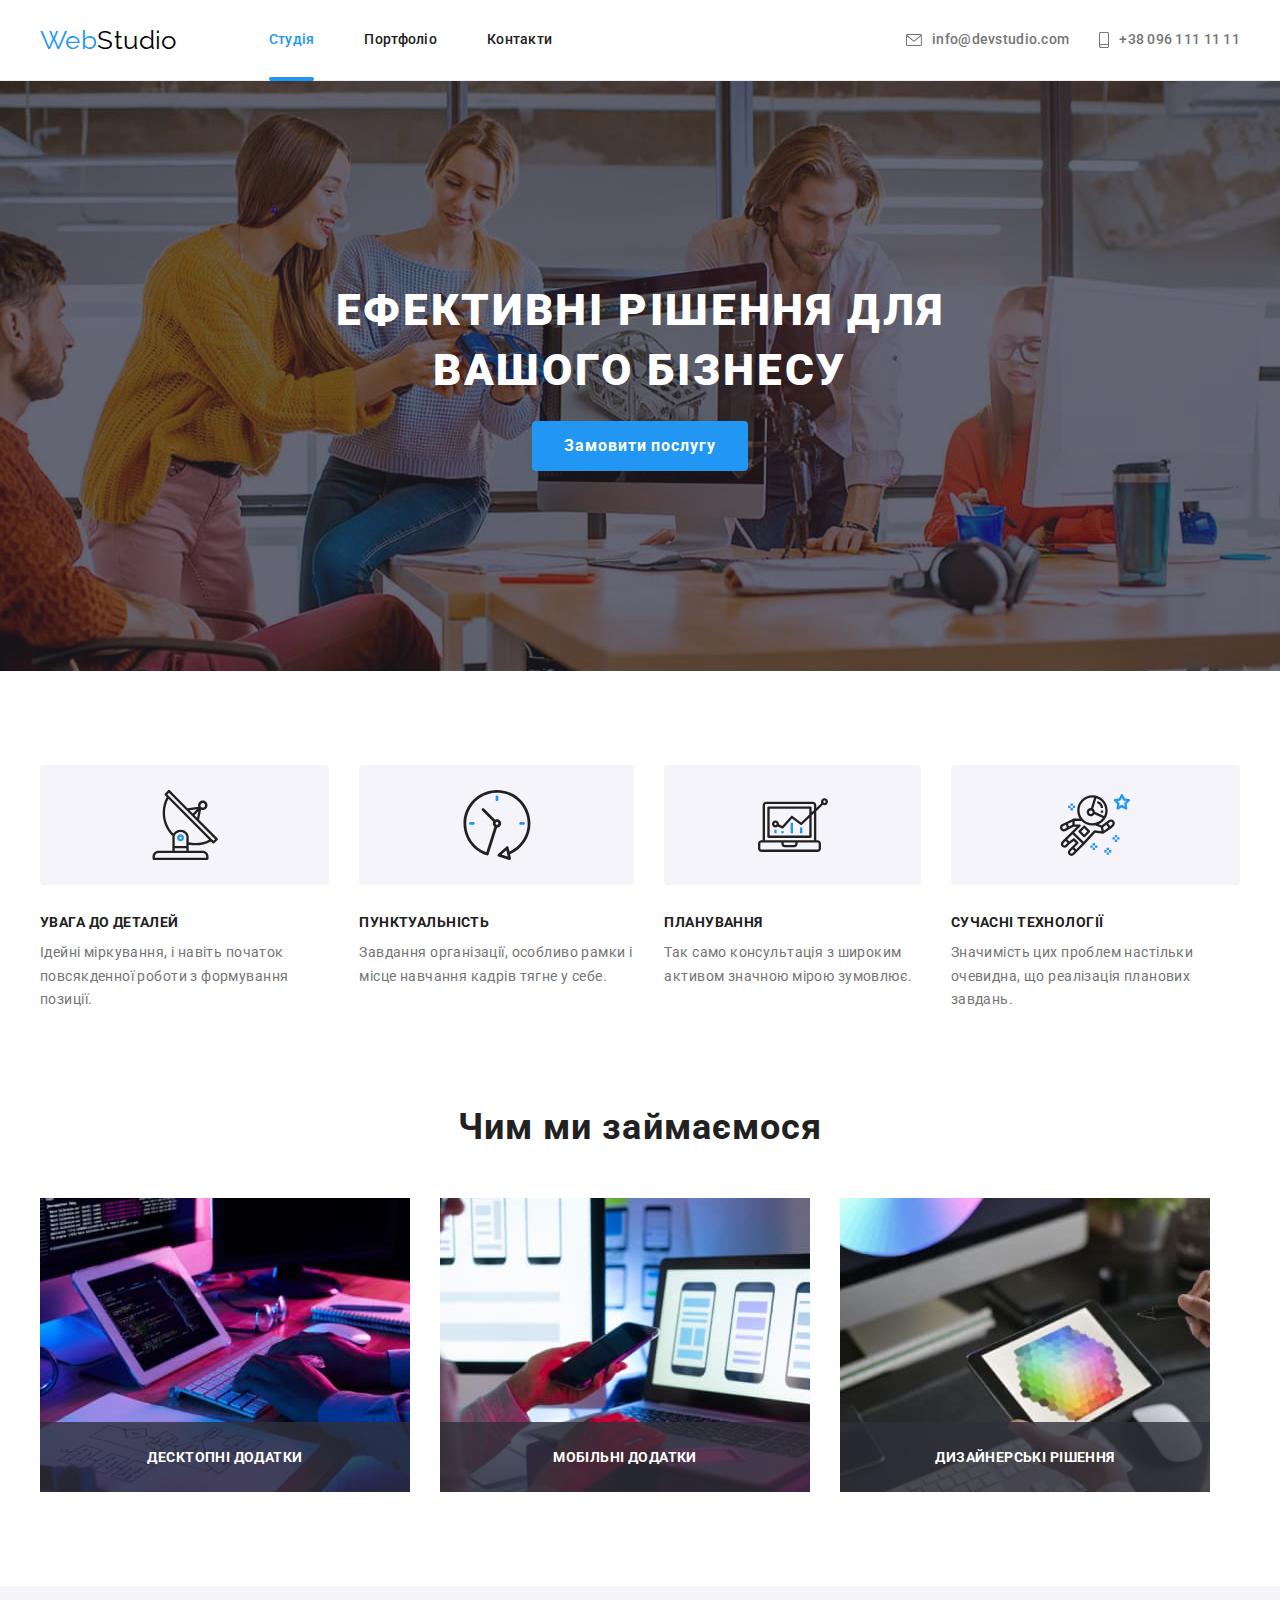
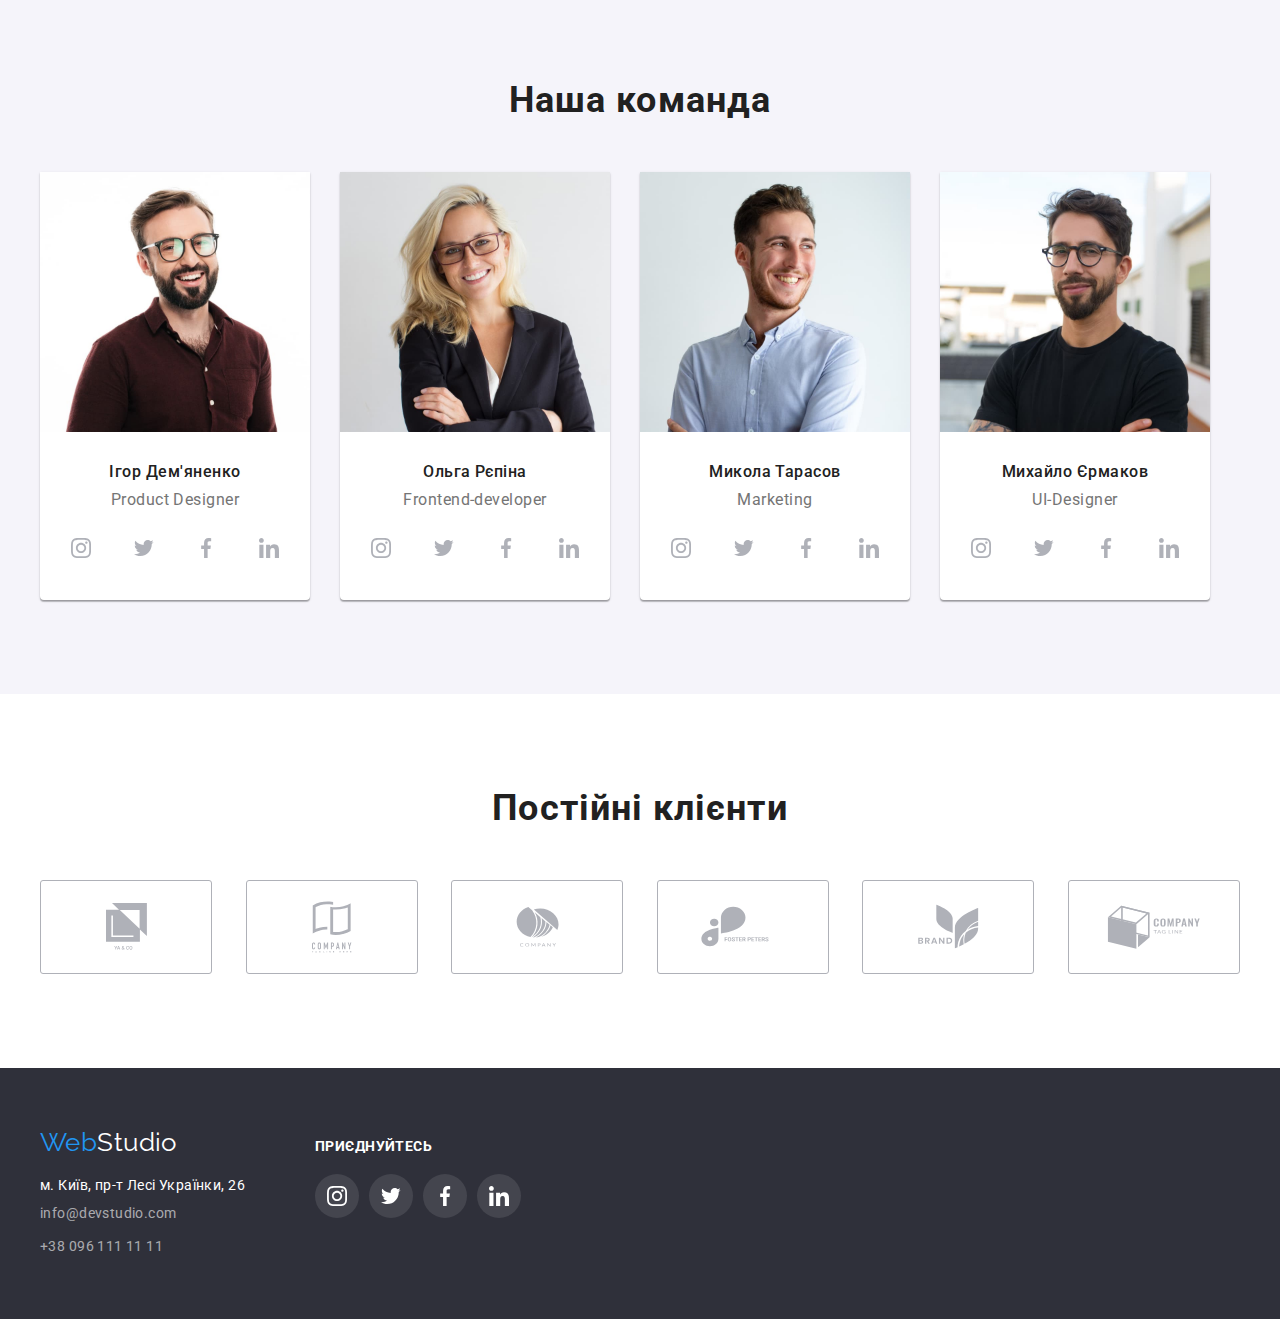
==== index.html @ 5e025a8c "первая сдача на проверку" ====
<!DOCTYPE html>
<html lang="uk">
  <head>
    <meta charset="UTF-8" />
    <meta http-equiv="X-UA-Compatible" content="IE=edge" />
    <meta name="viewport" content="width=device-width, initial-scale=1.0" />
    <title>WebStudio</title>
    <link rel="preconnect" href="https://fonts.googleapis.com" />
    <link rel="preconnect" href="https://fonts.gstatic.com" crossorigin />
    <link
      href="https://fonts.googleapis.com/css2?family=Raleway:wght@700&family=Roboto:wght@400;500;700;900&display=swap"
      rel="stylesheet"
    />
    <link
      rel="stylesheet"
      href="https://cdnjs.cloudflare.com/ajax/libs/modern-normalize/1.1.0/modern-normalize.min.css"
      integrity="sha512-wpPYUAdjBVSE4KJnH1VR1HeZfpl1ub8YT/NKx4PuQ5NmX2tKuGu6U/JRp5y+Y8XG2tV+wKQpNHVUX03MfMFn9Q=="
      crossorigin="anonymous"
      referrerpolicy="no-referrer"
    />
    <link rel="stylesheet" href="./css/styles.css" />
  </head>

  <body>
    <!-- шапка-хедер -->
    <header>
      <div class="container header">
        <!-- навигация по сайту -->
        <nav class="header-nav">
          <a class="logo link" href="./index.html">
            <span class="logo-web">Web</span
            ><span class="logo-studio">Studio</span>
          </a>
          <ul class="site-nav list">
            <li class="item">
              <a class="link current" href="./index.html">Студія</a>
            </li>
            <li class="item">
              <a class="link" href="./portfolio.html">Портфоліо</a>
            </li>
            <li class="item"><a class="link" href="#">Контакти</a></li>
          </ul>
        </nav>
        <!-- контакты -->
        <ul class="auth-nav list">
          <li class="item">
            <a class="link icon" href="mailto:info@devstudio.com">
              <svg class="icon-auth-nav" width="16px" height="12px">
                <use href="./images/icons.svg#icon-envelope"></use>
              </svg>
              info@devstudio.com
            </a>
          </li>
          <li class="item">
            <a class="link" href="tel:+380961111111">
              <svg class="icon-auth-nav" width="10px" height="16px">
                <use href="./images/icons.svg#icon-smartphone"></use>
              </svg>
              +38 096 111 11 11
            </a>
          </li>
        </ul>
      </div>
    </header>

    <main>
      <!-- герой -->
      <section class="hero">
        <div class="container">
          <h1 class="hero-title">Ефективні рішення для вашого бізнесу</h1>
          <button class="hero-button auto" type="button" data-modal-open>
            Замовити послугу
          </button>
        </div>
      </section>

      <!-- преимущества -->
      <section class="section">
        <div class="container">
          <h2 class="visually-hidden">Наші переваги</h2>
          <ul class="list benefits-list">
            <li class="benefits-item">
              <div class="icon-box-benefits">
                <svg class="" width="70px" height="70px">
                  <use href="./images/icons.svg#icon-antenna"></use>
                </svg>
              </div>
              <h3 class="title-benefits capital-letters">Увага до деталей</h3>
              <p class="description">
                Ідейні міркування, і навіть початок повсякденної роботи з
                формування позиції.
              </p>
            </li>

            <li>
              <div class="icon-box-benefits">
                <svg class="" width="70px" height="70px">
                  <use href="./images/icons.svg#icon-clock"></use>
                </svg>
              </div>
              <h3 class="title-benefits capital-letters">Пунктуальність</h3>
              <p class="description">
                Завдання організації, особливо рамки і місце навчання кадрів
                тягне у себе.
              </p>
            </li>

            <li>
              <div class="icon-box-benefits">
                <svg class="" width="70px" height="70px">
                  <use href="./images/icons.svg#icon-diagram"></use>
                </svg>
              </div>
              <h3 class="title-benefits capital-letters">Планування</h3>
              <p class="description">
                Так само консультація з широким активом значною мірою зумовлює.
              </p>
            </li>

            <li>
              <div class="icon-box-benefits">
                <svg class="" width="70px" height="70px">
                  <use href="./images/icons.svg#icon-astronaut"></use>
                </svg>
              </div>
              <h3 class="title-benefits capital-letters">Сучасні технології</h3>
              <p class="description">
                Значимість цих проблем настільки очевидна, що реалізація
                планових завдань.
              </p>
            </li>
          </ul>
        </div>
      </section>

      <!-- продукция -->
      <section class="products-section section">
        <div class="container products-container">
          <h2 class="products">Чим ми займаємося</h2>
          <ul class="list products-list">
            <li>
              <img
                src="./images/a-person-types-code-on-a-keyboard.jpg"
                alt="людина вводить код на клавіатурі"
                width="370"
                height="294"
              />
              <div><p>Десктопні додатки</p></div>
            </li>

            <li>
              <img
                src="./images/human-compares-types-of-markups-for-mobile.jpg"
                alt="людина порівнює типи розмітки для мобільного"
                width="370"
                height="294"
              />
              <div><p>Мобільні додатки</p></div>
            </li>

            <li>
              <img
                src="./images/person-chooses-color-on-tablet.jpg"
                alt="людина вибирає колір на планшеті"
                width="370"
                height="294"
              />
              <div><p>Дизайнерські рішення</p></div>
            </li>
          </ul>
        </div>
      </section>

      <!-- команда -->
      <section class="section-team section">
        <div class="container team-container">
          <h2 class="team">Наша команда</h2>
          <ul class="list team-list">
            <li class="team-card">
              <img
                src="./images/photography-product-designer.jpg"
                alt="фото продукт дизайнера"
                width="270"
                height="260"
              />
              <div class="team-text">
                <h3 class="team-title">Ігор Дем'яненко</h3>
                <p class="description team-description" lang="en">
                  Product Designer
                </p>
                <ul class="list list-socseti">
                  <li>
                    <a class="box-socseti" href=""
                      ><svg class="icon-socseti" width="20px" height="20px">
                        <use
                          href="./images/icons.svg#icon-instagram"
                        ></use></svg
                    ></a>
                  </li>
                  <li>
                    <a class="box-socseti" href=""
                      ><svg class="icon-socseti" width="20px" height="20px">
                        <use href="./images/icons.svg#icon-twitter"></use></svg
                    ></a>
                  </li>
                  <li>
                    <a class="box-socseti" href=""
                      ><svg class="icon-socseti" width="20px" height="20px">
                        <use href="./images/icons.svg#icon-facebook"></use></svg
                    ></a>
                  </li>
                  <li>
                    <a class="box-socseti" href=""
                      ><svg class="icon-socseti" width="20px" height="20px">
                        <use href="./images/icons.svg#icon-linkedin"></use></svg
                    ></a>
                  </li>
                </ul>
              </div>
            </li>

            <li class="team-card">
              <img
                src="./images/photography-frontend-developer.jpg"
                alt="фото фронтенд-розробника"
                width="270"
                height="260"
              />
              <div class="team-text">
                <h3 class="team-title">Ольга Рєпіна</h3>
                <p class="description team-description" lang="en">
                  Frontend-developer
                </p>
                <ul class="list list-socseti">
                  <li>
                    <a class="box-socseti" href=""
                      ><svg class="icon-socseti" width="20px" height="20px">
                        <use
                          href="./images/icons.svg#icon-instagram"
                        ></use></svg
                    ></a>
                  </li>
                  <li>
                    <a class="box-socseti" href=""
                      ><svg class="icon-socseti" width="20px" height="20px">
                        <use href="./images/icons.svg#icon-twitter"></use></svg
                    ></a>
                  </li>
                  <li>
                    <a class="box-socseti" href=""
                      ><svg class="icon-socseti" width="20px" height="20px">
                        <use href="./images/icons.svg#icon-facebook"></use></svg
                    ></a>
                  </li>
                  <li>
                    <a class="box-socseti" href=""
                      ><svg class="icon-socseti" width="20px" height="20px">
                        <use href="./images/icons.svg#icon-linkedin"></use></svg
                    ></a>
                  </li>
                </ul>
              </div>
            </li>

            <li class="team-card">
              <img
                src="./images/photography-marketing.jpg"
                alt="фото маркетолога"
                width="270"
                height="260"
              />
              <div class="team-text">
                <h3 class="team-title" lang="en">Микола Тарасов</h3>
                <p class="description team-description">Marketing</p>
                <ul class="list list-socseti">
                  <li>
                    <a class="box-socseti" href=""
                      ><svg class="icon-socseti" width="20px" height="20px">
                        <use
                          href="./images/icons.svg#icon-instagram"
                        ></use></svg
                    ></a>
                  </li>
                  <li>
                    <a class="box-socseti" href=""
                      ><svg class="icon-socseti" width="20px" height="20px">
                        <use href="./images/icons.svg#icon-twitter"></use></svg
                    ></a>
                  </li>
                  <li>
                    <a class="box-socseti" href=""
                      ><svg class="icon-socseti" width="20px" height="20px">
                        <use href="./images/icons.svg#icon-facebook"></use></svg
                    ></a>
                  </li>
                  <li>
                    <a class="box-socseti" href=""
                      ><svg class="icon-socseti" width="20px" height="20px">
                        <use href="./images/icons.svg#icon-linkedin"></use></svg
                    ></a>
                  </li>
                </ul>
              </div>
            </li>

            <li class="team-card">
              <img
                src="./images/photography-ui-designer.jpg"
                alt="фото ui-дизайнер"
                width="270"
                height="260"
              />
              <div class="team-text">
                <h3 class="team-title">Михайло Єрмаков</h3>
                <p class="description team-description" lang="en">
                  UI-Designer
                </p>
                <ul class="list list-socseti">
                  <li>
                    <a class="box-socseti" href=""
                      ><svg class="icon-socseti" width="20px" height="20px">
                        <use
                          href="./images/icons.svg#icon-instagram"
                        ></use></svg
                    ></a>
                  </li>
                  <li>
                    <a class="box-socseti" href=""
                      ><svg class="icon-socseti" width="20px" height="20px">
                        <use href="./images/icons.svg#icon-twitter"></use></svg
                    ></a>
                  </li>
                  <li>
                    <a class="box-socseti" href=""
                      ><svg class="icon-socseti" width="20px" height="20px">
                        <use href="./images/icons.svg#icon-facebook"></use></svg
                    ></a>
                  </li>
                  <li>
                    <a class="box-socseti" href=""
                      ><svg class="icon-socseti" width="20px" height="20px">
                        <use href="./images/icons.svg#icon-linkedin"></use></svg
                    ></a>
                  </li>
                </ul>
              </div>
            </li>
          </ul>
        </div>
      </section>
    </main>

    <!-- постоянные клиенты -->
    <section class="section-clients section">
      <div class="clients-container container">
        <h2 class="clients">Постійні клієнти</h2>
        <ul class="list list-sites">
          <li>
            <a class="clients-sites" href=""
              ><svg class="icon-clients" width="41px" height="47px">
                <use href="./images/icons.svg#icon-client-logo-1"></use>
              </svg>
            </a>
          </li>
          <li>
            <a class="clients-sites" href=""
              ><svg class="icon-clients" width="40px" height="52px">
                <use href="./images/icons.svg#icon-client-logo-2"></use>
              </svg>
            </a>
          </li>
          <li>
            <a class="clients-sites" href=""
              ><svg class="icon-clients" width="43px" height="41px">
                <use href="./images/icons.svg#icon-client-logo-3"></use>
              </svg>
            </a>
          </li>
          <li>
            <a class="clients-sites" href=""
              ><svg class="icon-clients" width="84px" height="41px">
                <use href="./images/icons.svg#icon-client-logo-4"></use>
              </svg>
            </a>
          </li>
          <li>
            <a class="clients-sites" href=""
              ><svg class="icon-clients" width="63px" height="45px">
                <use href="./images/icons.svg#icon-client-logo-5"></use>
              </svg>
            </a>
          </li>
          <li>
            <a class="clients-sites" href=""
              ><svg class="icon-clients" width="94px" height="44px">
                <use href="./images/icons.svg#icon-client-logo-6"></use>
              </svg>
            </a>
          </li>
        </ul>
      </div>
    </section>

    <!-- подвал-футер -->
    <footer class="footer section">
      <div class="container footer-container">
        <div>
          <a class="logo link" href="./index.html">
            <span class="logo-web">Web</span
            ><span class="logo-footer-studio">Studio</span>
          </a>
          <address>
            <ul class="list list-address">
              <li class="address-item">
                <a
                  class="link footer-address"
                  href="https://goo.gl/maps/CPtrU1FHBa2aNyZL9"
                  target="_blank"
                  rel="noopener noreferrer nofollow"
                >
                  м. Київ, пр-т Лесі Українки, 26
                </a>
              </li>
              <li class="address-item">
                <a class="link footer-contact" href="mailto:info@devstudio.com">
                  info@devstudio.com
                </a>
              </li>
              <li class="address-item">
                <a class="link footer-contact" href="tel:+380961111111">
                  +38 096 111 11 11
                </a>
              </li>
            </ul>
          </address>
        </div>
        <!-- присоеденяйтесь -->
        <div class="join-aside">
          <h3 class="join capital-letters">Приєднуйтесь</h3>
          <ul class="list join-list">
            <li class="join-box">
              <a class="box-socseti" href=""
                ><svg class="icon-socseti" width="20px" height="20px">
                  <use href="./images/icons.svg#icon-instagram"></use></svg
              ></a>
            </li>
            <li class="join-box">
              <a class="box-socseti" href=""
                ><svg class="icon-socseti" width="20px" height="20px">
                  <use href="./images/icons.svg#icon-twitter"></use></svg
              ></a>
            </li>
            <li class="join-box">
              <a class="box-socseti" href=""
                ><svg class="icon-socseti" width="20px" height="20px">
                  <use href="./images/icons.svg#icon-facebook"></use></svg
              ></a>
            </li>
            <li class="join-box">
              <a class="box-socseti" href=""
                ><svg class="icon-socseti" width="20px" height="20px">
                  <use href="./images/icons.svg#icon-linkedin"></use></svg
              ></a>
            </li>
          </ul>
        </div>
      </div>
    </footer>

    <div class="backdrob is-hidden" data-modal>
      <div class="modal">
        <button type="button" class="modal-close-button" data-modal-close>
          <svg class="close-icon" width="18" height="18">
            <use href="./images/icons.svg#icon-close-icon"></use>
          </svg>
        </button>
      </div>
    </div>

    <script src="./js/modal.js"></script>
  </body>
</html>
---- css/styles.css ----
body {
  font-family: Roboto, sans-serif;
  font-size: 14px;
  letter-spacing: 0.03em;
  color: var(--basic-color);
  background: var(--main-color);
  margin: 0;
}

:root {
  /* цвета для текста */
  --accent-color: #2196f3;
  --basic-color: #212121;
  --second-basic: #ffffff;
  --logo-color: #000000;
  --description-color: #757575;
  --footer-contact-color: rgba(255, 255, 255, 0.6);
  /*цвета для фона*/
  --main-color: #ffffff;
  --hero-footer-section-background: #2f303a;
  --team-section-background: #f5f4fa;
  --benefits-background-icon: #f5f4fa;
  --hero-bacrground: #c4c4c4;
  /* цвет рамки карточек работ */
  --border-header: #ececec;
  --work-card-frame: #eeeeee;
  /* цвет иконок */
  --basic-icon: #afb1b8;
  --second-icon: #ffffff;
}

/* перебивка стилей */
.list {
  padding: 0;
  margin: 0;
  list-style: none;
}

.link {
  text-decoration: none;
}

img {
  display: block;
}

/* <!-- шапка-хедер --> */
.container {
  margin-left: auto;
  margin-right: auto;
  width: 1200px;
  padding-left: 15px;
  padding-right: 15px;
}

header {
  border-bottom: 1px solid var(--border-header);
}

.header {
  display: flex;
  align-items: center;
}
.header-nav {
  display: flex;
  align-items: center;
}
/* логотип */
.logo {
  font-family: Raleway;
  font-size: 26px;
  line-height: 1.11;
}

.logo-web {
  color: var(--accent-color);
}

.logo-studio {
  color: var(--logo-color);
}

/* навигация сайта  */
.site-nav {
  display: flex;
  align-items: center;
  margin-left: 92px;
}

.site-nav .item + .item {
  margin-left: 50px;
}

.site-nav .link {
  display: block;
  margin-top: 32px;
  margin-bottom: 32px;

  color: var(--basic-color);
  font-weight: 500;
  line-height: 1.14;
  letter-spacing: 0.02em;
}

.site-nav .current {
  color: var(--accent-color);
}

.item {
  position: relative;
}

.current::after {
  display: block;
  content: "";

  position: absolute;
  left: 0;
  bottom: -1px;

  height: 4px;
  width: 100%;
  background-color: var(--accent-color);
  border-radius: 2px;
}

/* контакты */
.auth-nav {
  display: flex;
  margin-left: auto;
}

.icon-auth-nav {
  margin-right: 10px;
  fill: var(--description-color);
}

.auth-nav .item + .item {
  margin-left: 30px;
}

.auth-nav .link {
  display: flex;
  align-items: center;
  font-weight: 500;
  line-height: 1.14;
  letter-spacing: 0.02em;
  color: var(--description-color);
}

.link:hover,
.link:focus,
.link:hover .icon-auth-nav,
.link:focus .icon-auth-nav {
  color: var(--accent-color);
  fill: var(--accent-color);
  transition-duration: 200ms;
  transition-timing-function: cubic-bezier(0.4, 0, 0.2, 1);
}

/* общие эфекты ховера и фокуса. кнопки */
.site-nav .link:hover,
.site-nav .link:focus,
.footer-contact:hover,
.footer-contact:focus {
  color: var(--accent-color);
  transition-duration: 200ms;
  transition-timing-function: cubic-bezier(0.4, 0, 0.2, 1);
}

.hero-button {
  font-family: Roboto;
  font-weight: 700;
  font-size: 16px;
  line-height: 1.87;
  background: var(--accent-color);
  width: 216px;
  height: 50px;

  border-radius: 4px;
  border: none;
  letter-spacing: 0.06em;
  color: var(--second-basic);
}

.filters-button {
  padding-top: 6px;
  padding-bottom: 6px;
  padding-left: 25px;
  padding-right: 25px;
  border-radius: 4px;
  border: none;

  font-family: inherit;
  font-weight: 500;
  font-size: 16px;
  line-height: 1.62;
  text-align: center;
  letter-spacing: 0.03em;
  color: var(--basic-color);
}

.filters-button:hover,
.filters-button:focus {
  background: var(--accent-color);
  color: var(--main-color);
  box-shadow: 0px 3px 1px rgba(0, 0, 0, 0.1), 0px 1px 2px rgba(0, 0, 0, 0.08),
    0px 2px 2px rgba(0, 0, 0, 0.12);
  transition-duration: 200ms;
  transition-timing-function: cubic-bezier(0.4, 0, 0.2, 1);
}

.auto {
  cursor: pointer;
}

/* <!-- герой --> */
.hero {
  max-height: 1600px;
  margin: 0 auto;
  padding-top: 200px;
  padding-bottom: 200px;
  background: var(--hero-footer-section-background);
  text-align: center;
  background-color: var(--hero-bacrground);
  background-image: linear-gradient(
      rgba(47, 48, 58, 0.4),
      rgba(47, 48, 58, 0.4)
    ),
    url("../images/het-site.jpg");
  background-position: center;
  background-repeat: no-repeat;
}

.hero-title {
  margin-top: 0;
  margin-bottom: 20px;
  margin-left: auto;
  margin-right: auto;
  width: 696px;

  color: var(--second-basic);
  font-weight: 900;
  font-size: 44px;
  line-height: 1.36;
  text-align: center;
  letter-spacing: 0.06em;
  text-transform: uppercase;
}

/* <!-- преимущества --> */

.section {
  padding-top: 94px;
  padding-bottom: 94px;
}

/* общее скрытие заголовков */
.visually-hidden {
  position: absolute;
  white-space: nowrap;
  width: 1px;
  height: 1px;
  overflow: hidden;
  border: 0;
  padding: 0;
  clip: rect(0 0 0 0);
  clip-path: inset(50%);
  margin: -1px;
}

.benefits-list {
  display: flex;
  gap: 30px;
}

.icon-box-benefits {
  display: flex;
  justify-content: center;
  align-items: center;
  border-radius: 4px;
  height: 120px;
  background: var(--benefits-background-icon);
  margin-bottom: 30px;
}

.title-benefits {
  margin-top: 0;
  margin-bottom: 10px;
  font-size: 14px;
  line-height: 1.14;
  letter-spacing: 0.03em;
}

.capital-letters {
  text-transform: uppercase;
}

.description {
  margin-top: 0;
  margin-bottom: 0;
  line-height: 1.71;
  color: var(--description-color);
}

/* <!-- продукция --> */
.products-section {
  padding-top: 0;
}

.products-container {
  display: block;
}

.products {
  text-align: center;
  margin-top: 0;
  margin-bottom: 50px;

  font-size: 36px;
  line-height: 1.17;
  letter-spacing: 0.03em;
}

.products-list {
  display: flex;
  gap: 30px;
}

.products-list li {
  position: relative;
}

.products-list div {
  position: absolute;
  bottom: 0;
  width: 100%;

  display: flex;
  font-weight: 700;
  text-transform: uppercase;
  color: #ffffff;
  height: 70px;
  background: rgba(47, 48, 58, 0.8);
  align-items: center;
  justify-content: center;
}

.products-list p {
  margin: 0;
}

/* <!-- команда --> */
.section-team {
  background: var(--team-section-background);
}

.team-container {
  display: block;
}

.team {
  margin-top: 0;
  margin-bottom: 50px;

  font-size: 36px;
  line-height: 1.16;
  text-align: center;
  letter-spacing: 0.03em;
}

.team-list {
  display: flex;
  gap: 30px;
}

.team-card {
  background-color: var(--main-color);
  box-shadow: 0px 1px 3px rgba(0, 0, 0, 0.12), 0px 1px 1px rgba(0, 0, 0, 0.14),
    0px 2px 1px rgba(0, 0, 0, 0.2);
  border-radius: 0px 0px 4px 4px;
}

.team-text {
  padding-top: 30px;
  padding-bottom: 30px;
}

.team-title {
  margin-top: 0;
  margin-bottom: 10px;
  font-weight: 500;
  font-size: 16px;
  line-height: 1.19;
  letter-spacing: 0.03em;
  text-align: center;
}

.team-description {
  font-size: 16px;
  line-height: 1.18;
  letter-spacing: 0.03em;
  text-align: center;
  margin-bottom: 16px;
}

.list-socseti {
  display: flex;
  justify-content: space-evenly;
}

.box-socseti {
  display: flex;
  justify-content: center;
  align-items: center;
  width: 44px;
  height: 44px;
  border-radius: 50%;
}

.icon-socseti {
  fill: var(--basic-icon);
}

.box-socseti:hover,
.box-socseti:focus,
.box-socseti:hover .icon-socseti,
.box-socseti:focus .icon-socseti {
  fill: var(--second-basic);
  background: var(--accent-color);
  transition-duration: 200ms;
  transition-timing-function: cubic-bezier(0.4, 0, 0.2, 1);
}

/* <!-- постоянные клиенты --> */
.clients-container {
  display: block;
}

.clients {
  margin-top: 0;
  margin-bottom: 50px;

  font-size: 36px;
  line-height: 1.16;
  text-align: center;
  letter-spacing: 0.03em;
}

.list-sites {
  display: flex;
  justify-content: space-between;
}

.clients-sites {
  display: flex;
  justify-content: center;
  align-items: center;
  width: 170px;
  height: 92px;
  border: 1px solid var(--basic-icon);
  border-radius: 3px;
}

.icon-clients {
  fill: var(--basic-icon);
}

.clients-sites:hover,
.clients-sites:focus,
.clients-sites:hover .icon-clients,
.clients-sites:focus .icon-clients {
  border-color: var(--accent-color);
  fill: var(--accent-color);

  transition-duration: 200ms;
  transition-timing-function: cubic-bezier(0.4, 0, 0.2, 1);
}

/* <!-- подвал-футер --> */
.footer {
  background: var(--hero-footer-section-background);
  padding-top: 60px;
  padding-bottom: 60px;
}

.footer-container {
  display: flex;
  align-items: baseline;
}

.list-address {
  display: flex;
  flex-direction: column;
  margin-top: 20px;

  font-style: normal;
}

.address-item {
  margin-bottom: 9px;
}

.address-item:last-child {
  margin-bottom: 0;
}

.logo-footer-studio,
.footer-address {
  color: var(--second-basic);
}

.footer-contact {
  font-size: 14px;
  line-height: 1.71;
  letter-spacing: 0.03em;
  color: var(--footer-contact-color);
}

.join-aside {
  margin-left: 70px;
}

.join {
  margin: 0;
  margin-bottom: 20px;

  color: var(--second-basic);
  font-size: 14px;
  line-height: 16px;
}

.join-list {
  display: flex;
}

.join-box {
  background: rgba(255, 255, 255, 0.1);
  margin-right: 10px;
  border-radius: 50%;
}

.join-box:last-child {
  margin-right: 0;
}

.join-box .icon-socseti {
  fill: var(--second-icon);
}

/* <!-- фильтры карточек работ --> */
.filters {
  display: flex;
  justify-content: center;
  gap: 8px;
  margin-bottom: 50px;
}

/* <!-- карточки робот --> */
.portfolio-list {
  display: flex;
  flex-wrap: wrap;
  gap: 30px;
}

.text-cards-portfolio {
  box-sizing: border-box;
  border: 1px solid var(--work-card-frame);
  border-top: none;
  padding-top: 20px;
  padding-bottom: 20px;
  padding-right: 24px;
  padding-left: 24px;
}

.portfolio-title {
  margin-top: 0;
  margin-bottom: 4px;

  font-size: 18px;
  line-height: 2;
  letter-spacing: 0.06em;
  color: var(--basic-color);
}

.portfolio-description {
  font-size: 16px;
  line-height: 1.88;
  letter-spacing: 0.03em;
}

.box-img {
  position: relative;
  overflow: hidden;
}

.paragraph-hidden {
  position: absolute;
  left: 0;
  top: 100%;
  width: 100%;
  height: 100%;
  padding: 63px 24px;
  opacity: 0;

  transition-duration: 200ms;
  transition-timing-function: cubic-bezier(0.4, 0, 0.2, 1);

  background-color: rgba(33, 150, 243, 0.9);
}

.link-portfolio:hover {
  display: block;
  box-shadow: 0px 1px 1px rgba(0, 0, 0, 0.12), 0px 4px 4px rgba(0, 0, 0, 0.06),
    1px 4px 6px rgba(0, 0, 0, 0.16);

  transition-duration: 200ms;
  transition-timing-function: cubic-bezier(0.4, 0, 0.2, 1);
}

.paragraph-hidden p {
  font-size: 18px;
  line-height: 28px;
  letter-spacing: 0.03em;
  color: #ffffff;
  margin: 0;
}

.link-portfolio:hover .paragraph-hidden {
  opacity: 1;
  top: 0;
}

/* модальное окно */
.is-hidden {
  visibility: hidden;
  opacity: 0;
  pointer-events: none;

  transform: scale(50%);
  transition-duration: 200ms;
  transition-timing-function: cubic-bezier(0.4, 0, 0.2, 1);
}

.backdrob {
  position: fixed;
  left: 0;
  top: 0;
  width: 100%;
  height: 100vh;
  background-color: rgba(0, 0, 0, 0.2);
  z-index: 1;

  transition-duration: 200ms;
  transition-timing-function: cubic-bezier(0.4, 0, 0.2, 1);
}

.modal {
  position: absolute;
  top: 0;
  right: 0;
  bottom: 0;
  left: 0;
  margin: auto;
  width: 528px;
  height: 581px;
  background-color: white;
  box-shadow: 0px 1px 3px rgba(0, 0, 0, 0.12), 0px 1px 1px rgba(0, 0, 0, 0.14),
    0px 2px 1px rgba(0, 0, 0, 0.2);
  border-radius: 4px;

  transform: scale(100%);
}

.modal-close-button {
  position: absolute;
  display: flex;
  justify-content: center;
  align-items: center;
  right: 8px;
  top: 8px;
  width: 30px;
  height: 30px;
  background-color: var(--main-color);
  border: 1px solid rgba(0, 0, 0, 0.1);
  border-radius: 50%;
}

.close-icon {
  fill: var(--basic-color);
}

.modal-close-button:hover .close-icon,
.modal-close-button:focus .close-icon {
  fill: var(--accent-color);
}
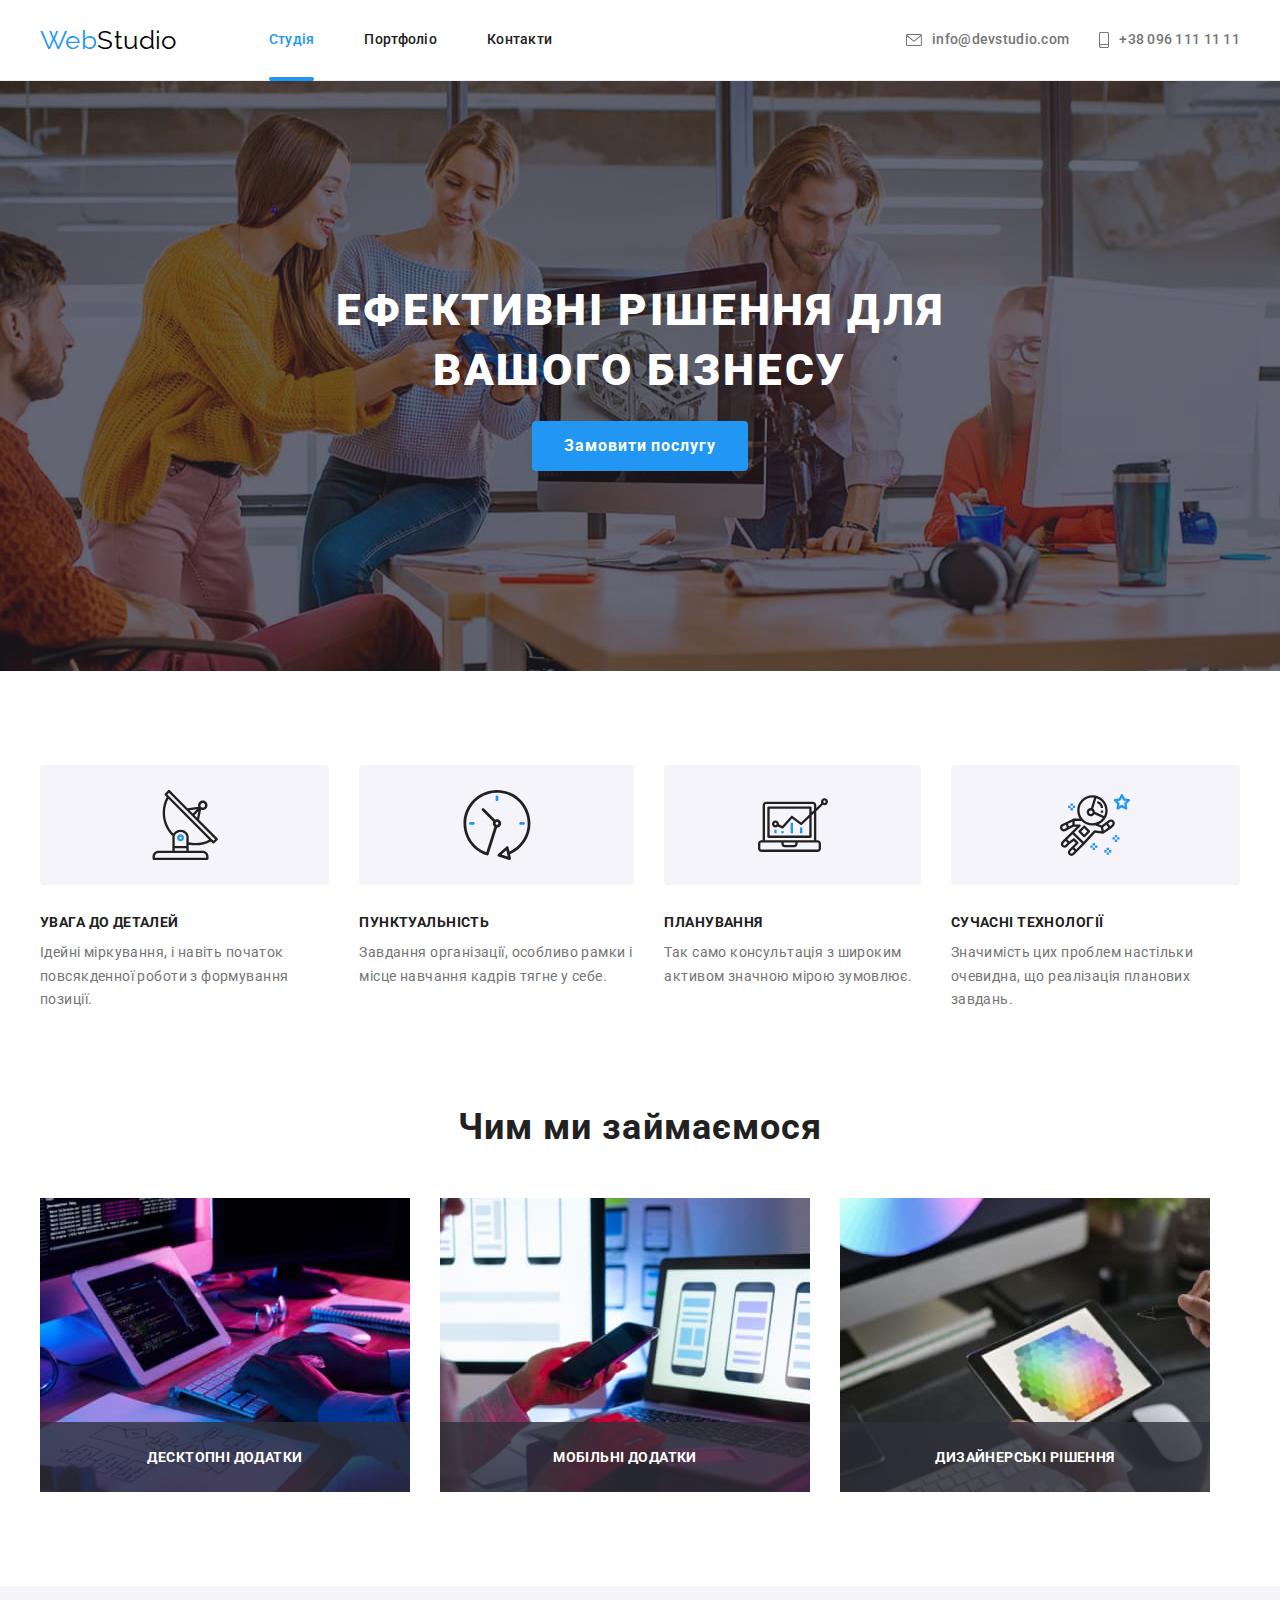
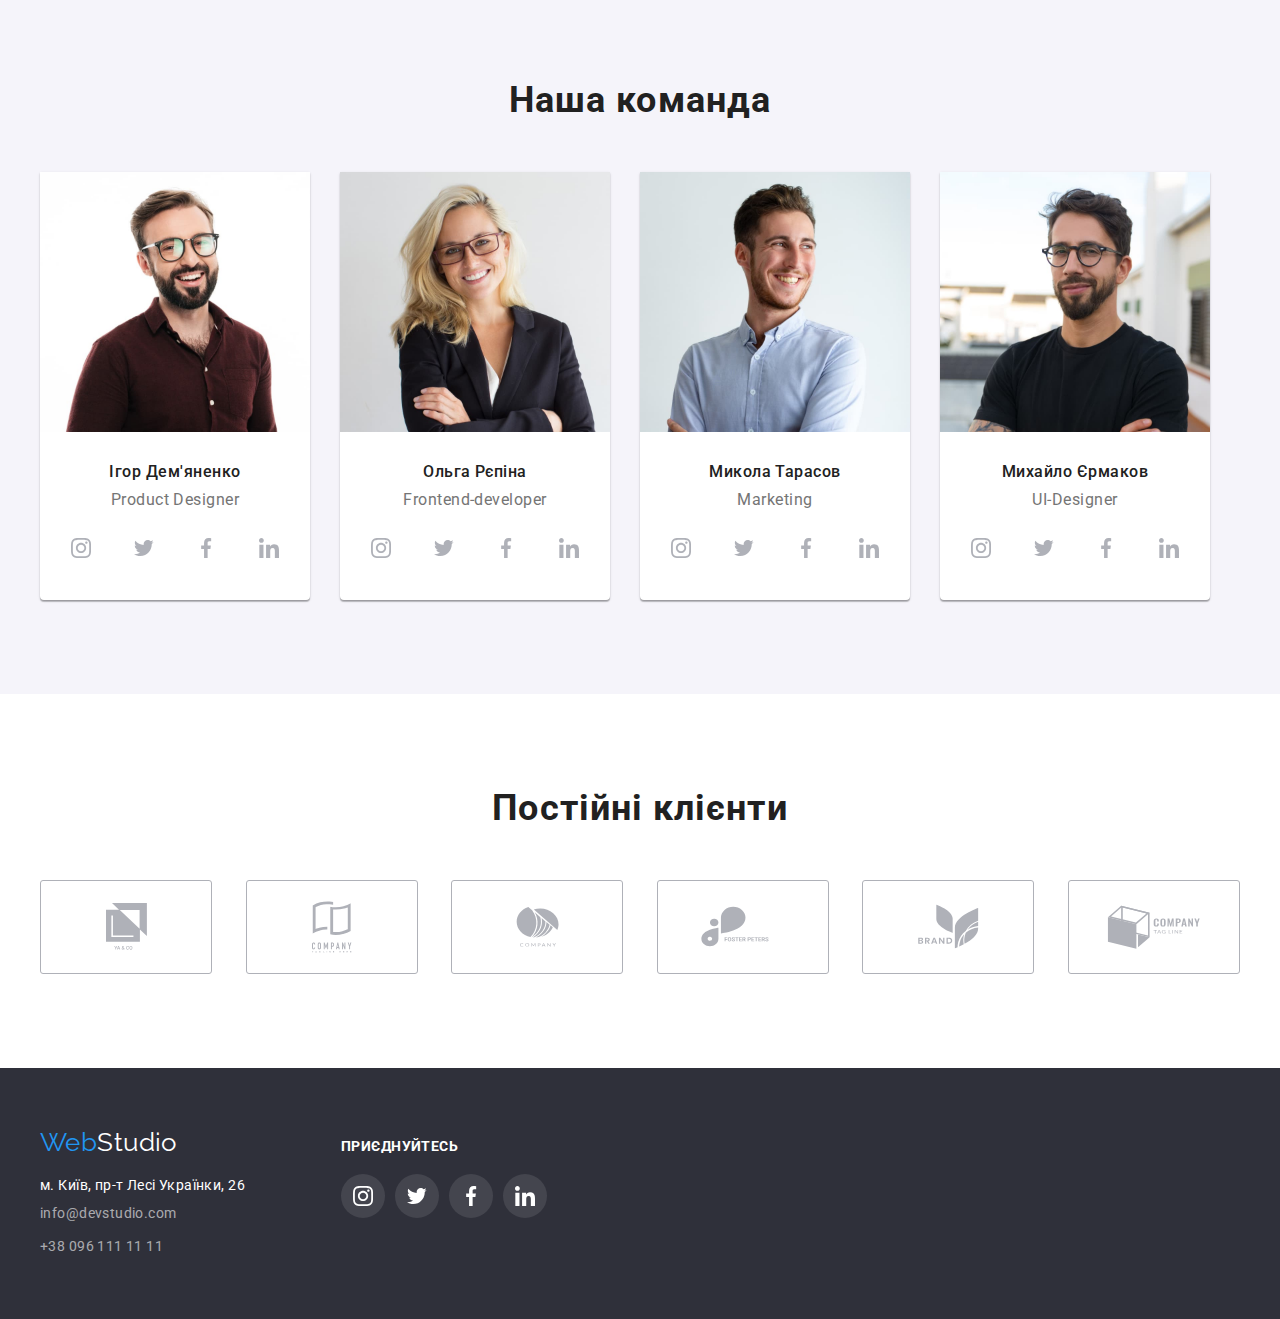
==== commit 63416074: "исправил составления transition" ====
--- a/index.html
+++ b/index.html
@@ -145,7 +145,7 @@
                 width="370"
                 height="294"
               />
-              <div><p>Десктопні додатки</p></div>
+              <p class="products-desc">Десктопні додатки</p>
             </li>
 
             <li>
@@ -155,7 +155,7 @@
                 width="370"
                 height="294"
               />
-              <div><p>Мобільні додатки</p></div>
+              <p class="products-desc">Мобільні додатки</p>
             </li>
 
             <li>
@@ -165,7 +165,7 @@
                 width="370"
                 height="294"
               />
-              <div><p>Дизайнерські рішення</p></div>
+              <p class="products-desc">Дизайнерські рішення</p>
             </li>
           </ul>
         </div>
@@ -190,7 +190,7 @@
                 </p>
                 <ul class="list list-socseti">
                   <li>
-                    <a class="box-socseti" href=""
+                    <a class="box-socseti team-socseti" href=""
                       ><svg class="icon-socseti" width="20px" height="20px">
                         <use
                           href="./images/icons.svg#icon-instagram"
@@ -198,19 +198,19 @@
                     ></a>
                   </li>
                   <li>
-                    <a class="box-socseti" href=""
+                    <a class="box-socseti team-socseti" href=""
                       ><svg class="icon-socseti" width="20px" height="20px">
                         <use href="./images/icons.svg#icon-twitter"></use></svg
                     ></a>
                   </li>
                   <li>
-                    <a class="box-socseti" href=""
+                    <a class="box-socseti team-socseti" href=""
                       ><svg class="icon-socseti" width="20px" height="20px">
                         <use href="./images/icons.svg#icon-facebook"></use></svg
                     ></a>
                   </li>
                   <li>
-                    <a class="box-socseti" href=""
+                    <a class="box-socseti team-socseti" href=""
                       ><svg class="icon-socseti" width="20px" height="20px">
                         <use href="./images/icons.svg#icon-linkedin"></use></svg
                     ></a>
@@ -233,7 +233,7 @@
                 </p>
                 <ul class="list list-socseti">
                   <li>
-                    <a class="box-socseti" href=""
+                    <a class="box-socseti team-socseti" href=""
                       ><svg class="icon-socseti" width="20px" height="20px">
                         <use
                           href="./images/icons.svg#icon-instagram"
@@ -241,19 +241,19 @@
                     ></a>
                   </li>
                   <li>
-                    <a class="box-socseti" href=""
+                    <a class="box-socseti team-socseti" href=""
                       ><svg class="icon-socseti" width="20px" height="20px">
                         <use href="./images/icons.svg#icon-twitter"></use></svg
                     ></a>
                   </li>
                   <li>
-                    <a class="box-socseti" href=""
+                    <a class="box-socseti team-socseti" href=""
                       ><svg class="icon-socseti" width="20px" height="20px">
                         <use href="./images/icons.svg#icon-facebook"></use></svg
                     ></a>
                   </li>
                   <li>
-                    <a class="box-socseti" href=""
+                    <a class="box-socseti team-socseti" href=""
                       ><svg class="icon-socseti" width="20px" height="20px">
                         <use href="./images/icons.svg#icon-linkedin"></use></svg
                     ></a>
@@ -274,7 +274,7 @@
                 <p class="description team-description">Marketing</p>
                 <ul class="list list-socseti">
                   <li>
-                    <a class="box-socseti" href=""
+                    <a class="box-socseti team-socseti" href=""
                       ><svg class="icon-socseti" width="20px" height="20px">
                         <use
                           href="./images/icons.svg#icon-instagram"
@@ -282,19 +282,19 @@
                     ></a>
                   </li>
                   <li>
-                    <a class="box-socseti" href=""
+                    <a class="box-socseti team-socseti" href=""
                       ><svg class="icon-socseti" width="20px" height="20px">
                         <use href="./images/icons.svg#icon-twitter"></use></svg
                     ></a>
                   </li>
                   <li>
-                    <a class="box-socseti" href=""
+                    <a class="box-socseti team-socseti" href=""
                       ><svg class="icon-socseti" width="20px" height="20px">
                         <use href="./images/icons.svg#icon-facebook"></use></svg
                     ></a>
                   </li>
                   <li>
-                    <a class="box-socseti" href=""
+                    <a class="box-socseti team-socseti" href=""
                       ><svg class="icon-socseti" width="20px" height="20px">
                         <use href="./images/icons.svg#icon-linkedin"></use></svg
                     ></a>
@@ -317,7 +317,7 @@
                 </p>
                 <ul class="list list-socseti">
                   <li>
-                    <a class="box-socseti" href=""
+                    <a class="box-socseti team-socseti" href=""
                       ><svg class="icon-socseti" width="20px" height="20px">
                         <use
                           href="./images/icons.svg#icon-instagram"
@@ -325,19 +325,19 @@
                     ></a>
                   </li>
                   <li>
-                    <a class="box-socseti" href=""
+                    <a class="box-socseti team-socseti" href=""
                       ><svg class="icon-socseti" width="20px" height="20px">
                         <use href="./images/icons.svg#icon-twitter"></use></svg
                     ></a>
                   </li>
                   <li>
-                    <a class="box-socseti" href=""
+                    <a class="box-socseti team-socseti" href=""
                       ><svg class="icon-socseti" width="20px" height="20px">
                         <use href="./images/icons.svg#icon-facebook"></use></svg
                     ></a>
                   </li>
                   <li>
-                    <a class="box-socseti" href=""
+                    <a class="box-socseti team-socseti" href=""
                       ><svg class="icon-socseti" width="20px" height="20px">
                         <use href="./images/icons.svg#icon-linkedin"></use></svg
                     ></a>
--- a/css/styles.css
+++ b/css/styles.css
@@ -38,6 +38,10 @@
 
 .link {
   text-decoration: none;
+
+  transition-property: color;
+  transition-duration: 250ms;
+  transition-timing-function: cubic-bezier(0.4, 0, 0.2, 1);
 }
 
 img {
@@ -61,10 +65,12 @@
   display: flex;
   align-items: center;
 }
+
 .header-nav {
   display: flex;
   align-items: center;
 }
+
 /* логотип */
 .logo {
   font-family: Raleway;
@@ -93,8 +99,12 @@
 
 .site-nav .link {
   display: block;
-  margin-top: 32px;
-  margin-bottom: 32px;
+  padding-top: 32px;
+  padding-bottom: 32px;
+
+  transition-property: color;
+  transition-duration: 250ms;
+  transition-timing-function: cubic-bezier(0.4, 0, 0.2, 1);
 
   color: var(--basic-color);
   font-weight: 500;
@@ -132,7 +142,11 @@
 
 .icon-auth-nav {
   margin-right: 10px;
+
   fill: var(--description-color);
+  transition-property: fill;
+  transition-duration: 250ms;
+  transition-timing-function: cubic-bezier(0.4, 0, 0.2, 1);
 }
 
 .auth-nav .item + .item {
@@ -146,26 +160,20 @@
   line-height: 1.14;
   letter-spacing: 0.02em;
   color: var(--description-color);
+
+  transition-property: color;
+  transition-duration: 250ms;
+  transition-timing-function: cubic-bezier(0.4, 0, 0.2, 1);
 }
 
 .link:hover,
-.link:focus,
+.link:focus {
+  color: var(--accent-color);
+}
+
 .link:hover .icon-auth-nav,
 .link:focus .icon-auth-nav {
-  color: var(--accent-color);
   fill: var(--accent-color);
-  transition-duration: 200ms;
-  transition-timing-function: cubic-bezier(0.4, 0, 0.2, 1);
-}
-
-/* общие эфекты ховера и фокуса. кнопки */
-.site-nav .link:hover,
-.site-nav .link:focus,
-.footer-contact:hover,
-.footer-contact:focus {
-  color: var(--accent-color);
-  transition-duration: 200ms;
-  transition-timing-function: cubic-bezier(0.4, 0, 0.2, 1);
 }
 
 .hero-button {
@@ -198,16 +206,18 @@
   text-align: center;
   letter-spacing: 0.03em;
   color: var(--basic-color);
+
+  transition-property: color, background-color, box-shadow;
+  transition-duration: 250ms;
+  transition-timing-function: cubic-bezier(0.4, 0, 0.2, 1);
 }
 
 .filters-button:hover,
 .filters-button:focus {
-  background: var(--accent-color);
+  background-color: var(--accent-color);
   color: var(--main-color);
   box-shadow: 0px 3px 1px rgba(0, 0, 0, 0.1), 0px 1px 2px rgba(0, 0, 0, 0.08),
     0px 2px 2px rgba(0, 0, 0, 0.12);
-  transition-duration: 200ms;
-  transition-timing-function: cubic-bezier(0.4, 0, 0.2, 1);
 }
 
 .auto {
@@ -331,7 +341,7 @@
   position: relative;
 }
 
-.products-list div {
+.products-desc {
   position: absolute;
   bottom: 0;
   width: 100%;
@@ -416,20 +426,26 @@
   width: 44px;
   height: 44px;
   border-radius: 50%;
+
+  transition-property: background-color;
+  transition-duration: 250ms;
+  transition-timing-function: cubic-bezier(0.4, 0, 0.2, 1);
 }
 
 .icon-socseti {
   fill: var(--basic-icon);
+  transition-property: fill;
+  transition-duration: 250ms;
+  transition-timing-function: cubic-bezier(0.4, 0, 0.2, 1);
 }
 
 .box-socseti:hover,
-.box-socseti:focus,
-.box-socseti:hover .icon-socseti,
-.box-socseti:focus .icon-socseti {
-  fill: var(--second-basic);
-  background: var(--accent-color);
-  transition-duration: 200ms;
-  transition-timing-function: cubic-bezier(0.4, 0, 0.2, 1);
+.box-socseti:focus {
+  background-color: var(--accent-color);
+}
+
+.team-socseti:hover .icon-socseti {
+  fill: var(--main-color);
 }
 
 /* <!-- постоянные клиенты --> */
@@ -460,10 +476,17 @@
   height: 92px;
   border: 1px solid var(--basic-icon);
   border-radius: 3px;
+
+  transition-property: border-color;
+  transition-duration: 250ms;
+  transition-timing-function: cubic-bezier(0.4, 0, 0.2, 1);
 }
 
 .icon-clients {
   fill: var(--basic-icon);
+  transition-property: fill;
+  transition-duration: 250ms;
+  transition-timing-function: cubic-bezier(0.4, 0, 0.2, 1);
 }
 
 .clients-sites:hover,
@@ -472,9 +495,6 @@
 .clients-sites:focus .icon-clients {
   border-color: var(--accent-color);
   fill: var(--accent-color);
-
-  transition-duration: 200ms;
-  transition-timing-function: cubic-bezier(0.4, 0, 0.2, 1);
 }
 
 /* <!-- подвал-футер --> */
@@ -492,6 +512,7 @@
 .list-address {
   display: flex;
   flex-direction: column;
+  width: 231px;
   margin-top: 20px;
 
   font-style: normal;
@@ -515,8 +536,13 @@
   line-height: 1.71;
   letter-spacing: 0.03em;
   color: var(--footer-contact-color);
-}
-
+
+  transition-property: color;
+  transition-duration: 250ms;
+  transition-timing-function: cubic-bezier(0.4, 0, 0.2, 1);
+}
+
+/* <!-- присоеденяйтесь --> */
 .join-aside {
   margin-left: 70px;
 }
@@ -527,7 +553,6 @@
 
   color: var(--second-basic);
   font-size: 14px;
-  line-height: 16px;
 }
 
 .join-list {
@@ -603,19 +628,19 @@
   padding: 63px 24px;
   opacity: 0;
 
-  transition-duration: 200ms;
+  transition-property: opacity, top;
+  transition-duration: 250ms;
   transition-timing-function: cubic-bezier(0.4, 0, 0.2, 1);
 
   background-color: rgba(33, 150, 243, 0.9);
 }
 
-.link-portfolio:hover {
+.link-portfolio:hover,
+.link-portfolio:focus {
   display: block;
+
   box-shadow: 0px 1px 1px rgba(0, 0, 0, 0.12), 0px 4px 4px rgba(0, 0, 0, 0.06),
     1px 4px 6px rgba(0, 0, 0, 0.16);
-
-  transition-duration: 200ms;
-  transition-timing-function: cubic-bezier(0.4, 0, 0.2, 1);
 }
 
 .paragraph-hidden p {
@@ -626,22 +651,13 @@
   margin: 0;
 }
 
-.link-portfolio:hover .paragraph-hidden {
+.link-portfolio:hover .paragraph-hidden,
+.link-portfolio:focus .paragraph-hidden {
   opacity: 1;
   top: 0;
 }
 
 /* модальное окно */
-.is-hidden {
-  visibility: hidden;
-  opacity: 0;
-  pointer-events: none;
-
-  transform: scale(50%);
-  transition-duration: 200ms;
-  transition-timing-function: cubic-bezier(0.4, 0, 0.2, 1);
-}
-
 .backdrob {
   position: fixed;
   left: 0;
@@ -649,10 +665,18 @@
   width: 100%;
   height: 100vh;
   background-color: rgba(0, 0, 0, 0.2);
-  z-index: 1;
-
-  transition-duration: 200ms;
-  transition-timing-function: cubic-bezier(0.4, 0, 0.2, 1);
+
+  opacity: 1;
+  transition: opacity 250ms cubic-bezier(0.4, 0, 0.2, 1);
+}
+
+.backdrob.is-hidden {
+  opacity: 0;
+  pointer-events: none;
+}
+
+.backdrob.is-hidden .modal {
+  transform: scale(0.5);
 }
 
 .modal {
@@ -669,7 +693,10 @@
     0px 2px 1px rgba(0, 0, 0, 0.2);
   border-radius: 4px;
 
-  transform: scale(100%);
+  transform: scale(1);
+  transition-property: transform;
+  transition-duration: 250ms;
+  transition-timing-function: cubic-bezier(0.4, 0, 0.2, 1);
 }
 
 .modal-close-button {
